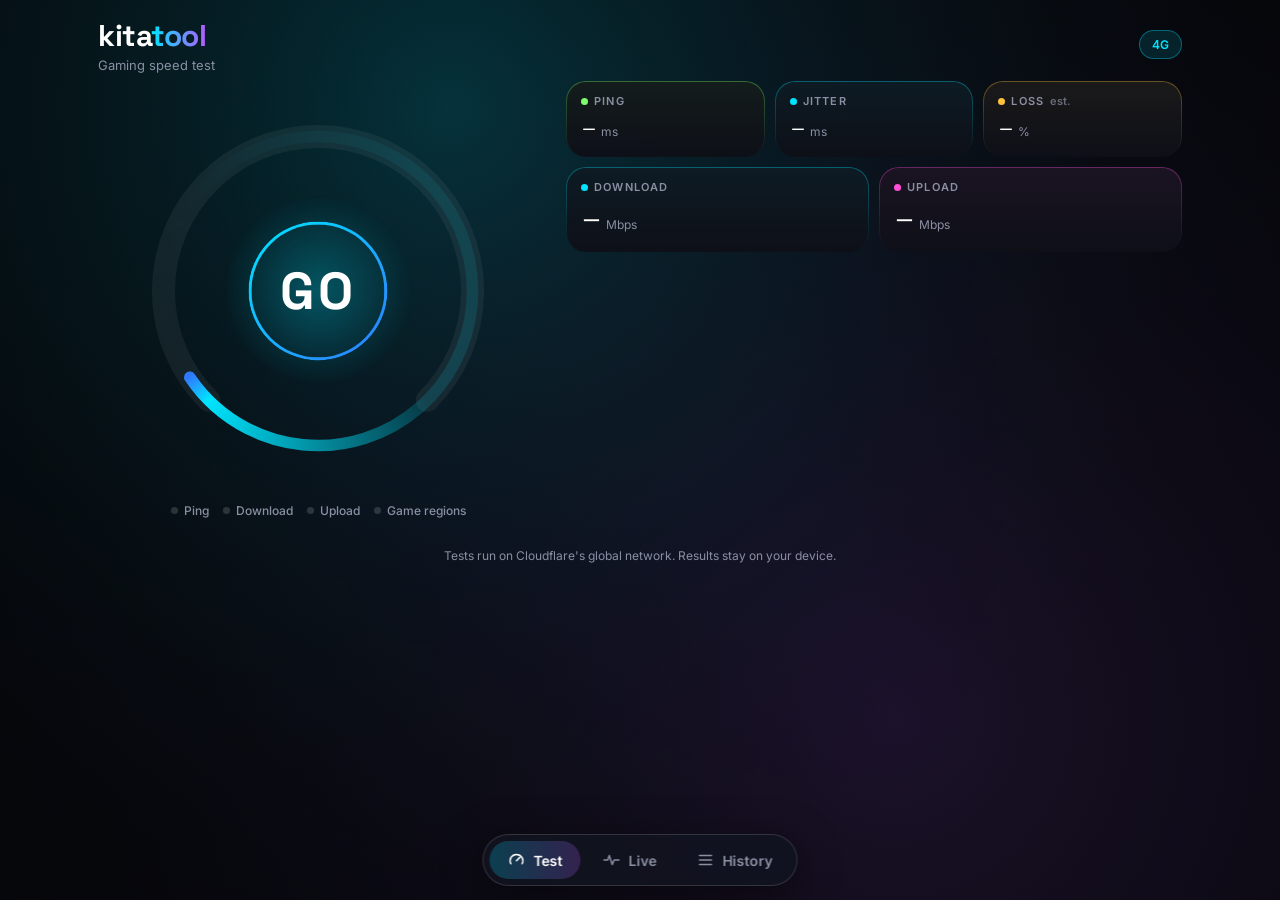
==== index.html @ 60379310 "Kitatool: gaming speed test web app Co-Authored-By: Claude Opus 5.5 <noreply@anthropic.com> Claude-S" ====
<!doctype html>
<html lang="en">
<head>
  <meta charset="utf-8">
  <meta name="viewport" content="width=device-width, initial-scale=1, viewport-fit=cover">
  <title>Kitatool — Gaming Speed Test</title>
  <meta name="description" content="Free gaming speed test: ping, jitter, packet loss, lag under load, download and upload speed, plus ping to game server regions. Find out if your internet is ready for ranked.">
  <meta name="theme-color" content="#06070B">
  <meta property="og:title" content="Kitatool — Gaming Speed Test">
  <meta property="og:description" content="Is your connection ready for ranked? Ping, jitter, lag under load and game-region pings in 30 seconds.">
  <meta property="og:url" content="https://kitatool.com/">
  <meta property="og:type" content="website">
  <link rel="canonical" href="https://kitatool.com/">
  <link rel="icon" href="icon.svg" type="image/svg+xml">
  <link rel="apple-touch-icon" href="icon.svg">
  <link rel="manifest" href="manifest.webmanifest">
  <link rel="preconnect" href="https://fonts.googleapis.com">
  <link rel="preconnect" href="https://fonts.gstatic.com" crossorigin>
  <link href="https://fonts.googleapis.com/css2?family=Inter:wght@300;400;500;600;700&family=Space+Grotesk:wght@300;400;500;700&display=swap" rel="stylesheet">
  <link rel="preconnect" href="https://speed.cloudflare.com" crossorigin>
  <link rel="stylesheet" href="style.css">
</head>
<body>
  <canvas id="aurora" aria-hidden="true"></canvas>

  <!-- ============================== TEST ============================== -->
  <main id="tab-test" class="tab active">
    <header class="top">
      <div>
        <h1 class="brand">kita<span>tool</span></h1>
        <p id="subline" class="dim">Gaming speed test</p>
      </div>
      <span id="netChip" class="chip">Detecting…</span>
    </header>

    <div class="test-layout">
      <section class="gauge-col">
        <div class="gauge-wrap">
          <canvas id="gauge"></canvas>
          <button id="goBtn" class="go" aria-label="Start speed test"><span>GO</span></button>
          <div id="readout" class="readout hidden">
            <div id="readValue" class="read-value">0</div>
            <div id="readUnit" class="dim">Mbps</div>
            <div id="readPhase" class="read-phase">PING</div>
          </div>
        </div>
        <div class="steps" id="steps">
          <span data-p="ping" style="--c:var(--lime)"><i></i>Ping</span>
          <span data-p="download" style="--c:var(--cyan)"><i></i>Download</span>
          <span data-p="upload" style="--c:var(--pink)"><i></i>Upload</span>
          <span data-p="regions" style="--c:var(--amber)"><i></i>Game regions</span>
        </div>
        <button id="cancelBtn" class="ghost hidden">Cancel test</button>
      </section>

      <section class="info-col">
        <div id="errorCard" class="card glow-red hidden">
          <div class="card-title red">Test stopped</div>
          <p id="errorText" class="dim"></p>
        </div>

        <div id="graphCard" class="card hidden">
          <div id="graphTitle" class="section">Download · live</div>
          <canvas id="graph" class="graph"></canvas>
        </div>

        <div class="tiles">
          <div class="tile" style="--c:var(--lime)"><div class="tl"><i></i>Ping</div><div class="tv"><b id="vPing">–</b><small>ms</small></div></div>
          <div class="tile" style="--c:var(--cyan)"><div class="tl"><i></i>Jitter</div><div class="tv"><b id="vJitter">–</b><small>ms</small></div></div>
          <div class="tile" style="--c:var(--amber)"><div class="tl"><i></i>Loss <em>est.</em></div><div class="tv"><b id="vLoss">–</b><small>%</small></div></div>
        </div>
        <div class="tiles two">
          <div class="tile big" style="--c:var(--cyan)"><div class="tl"><i></i>Download</div><div class="tv"><b id="vDown">–</b><small>Mbps</small></div></div>
          <div class="tile big" style="--c:var(--pink)"><div class="tl"><i></i>Upload</div><div class="tv"><b id="vUp">–</b><small>Mbps</small></div></div>
        </div>

        <div id="results" class="hidden">
          <div class="card" id="scoreCard">
            <div class="section">Gaming score</div>
            <div class="score-row">
              <div class="score-ring">
                <canvas id="scoreRing" width="216" height="216"></canvas>
                <div class="score-mid"><b id="grade">A</b><small id="scoreNum">0/100</small></div>
              </div>
              <div class="score-text">
                <p id="verdict" class="verdict"></p>
                <div class="kv"><span>Lag when busy</span><b id="kBloat">–</b></div>
                <div class="kv"><span>Ping while downloading</span><b id="kLd">–</b></div>
                <div class="kv"><span>Ping while uploading</span><b id="kLu">–</b></div>
              </div>
            </div>
            <p class="note">“Lag when busy” is how much your ping rises when someone on your network is streaming or downloading. Under 30 ms is great for gaming.</p>
          </div>

          <div class="card">
            <div class="section">Ready for</div>
            <div id="readiness"></div>
          </div>

          <div class="card">
            <div class="section">Ping to game server regions</div>
            <div id="regions"></div>
            <p class="note">Measured to cloud data centres that host many online games. Pick the lowest region in your game's settings when you can.</p>
          </div>

          <div class="card">
            <div class="section">Connection</div>
            <div id="conn"></div>
          </div>

          <div class="actions">
            <button id="againBtn" class="cta">TEST AGAIN</button>
            <button id="shareBtn" class="ghost">Share result</button>
          </div>
        </div>
      </section>
    </div>
  </main>

  <!-- ============================== LIVE ============================== -->
  <main id="tab-live" class="tab">
    <header class="top">
      <div>
        <h1 class="brand">Live <span>Ping</span></h1>
        <p class="dim">Watch lag spikes and packet loss in real time</p>
      </div>
    </header>
    <div class="narrow">
      <div id="targets" class="targets"></div>
      <div class="live-big">
        <div id="liveNow" class="live-now">—</div>
        <div id="liveSub" class="dim">Tap start to monitor</div>
      </div>
      <div class="card" id="liveCard"><canvas id="bars" class="bars"></canvas></div>
      <div class="tiles">
        <div class="tile sm"><div class="tl">Average</div><div class="tv"><b id="lAvg">–</b><small>ms</small></div></div>
        <div class="tile sm"><div class="tl">Best</div><div class="tv"><b id="lMin">–</b><small>ms</small></div></div>
        <div class="tile sm"><div class="tl">Worst</div><div class="tv"><b id="lMax">–</b><small>ms</small></div></div>
      </div>
      <div class="tiles">
        <div class="tile sm"><div class="tl">Jitter</div><div class="tv"><b id="lJit">–</b><small>ms</small></div></div>
        <div class="tile sm"><div class="tl">Loss</div><div class="tv"><b id="lLoss">–</b><small>%</small></div></div>
        <div class="tile sm"><div class="tl">Spikes</div><div class="tv"><b id="lSpk">0</b></div></div>
      </div>
      <div class="actions"><button id="liveBtn" class="cta live">START</button></div>
    </div>
  </main>

  <!-- ============================== HISTORY ============================== -->
  <main id="tab-history" class="tab">
    <header class="top">
      <div>
        <h1 class="brand">His<span>tory</span></h1>
        <p id="histCount" class="dim">0 tests</p>
      </div>
      <button id="clearBtn" class="ghost red hidden">Clear</button>
    </header>
    <div class="narrow" id="histList"></div>
  </main>

  <nav class="tabbar">
    <button data-tab="test" class="sel"><svg viewBox="0 0 24 24"><path d="M4.5 17a8.5 8.5 0 1 1 15 0"/><path d="M12 13l4.5-4.5"/></svg>Test</button>
    <button data-tab="live"><svg viewBox="0 0 24 24"><path d="M2 12h5l2-6 4 12 2.5-6H22"/></svg>Live</button>
    <button data-tab="history"><svg viewBox="0 0 24 24"><path d="M4 6h16M4 12h16M4 18h16"/></svg>History</button>
  </nav>

  <footer class="foot dim">Tests run on Cloudflare's global network. Results stay on your device.</footer>

  <script src="app.js"></script>
</body>
</html>
---- style.css ----
:root {
  --bg: #06070B;
  --card: rgba(14, 16, 24, .86);
  --edge: rgba(255, 255, 255, .12);
  --dim: #8A8FA3;
  --cyan: #00E5FF;
  --blue: #2F7BFF;
  --violet: #B15CFF;
  --pink: #FF4FD8;
  --lime: #7CFF6B;
  --amber: #FFC23D;
  --red: #FF4D5E;
  --num: 'Space Grotesk', 'Inter', system-ui, sans-serif;
}

* { box-sizing: border-box; margin: 0; padding: 0; }
html, body { background: var(--bg); color: #fff; }
body {
  font-family: 'Inter', system-ui, -apple-system, sans-serif;
  min-height: 100vh;
  -webkit-font-smoothing: antialiased;
  -webkit-tap-highlight-color: transparent;
  padding-bottom: calc(110px + env(safe-area-inset-bottom));
  overflow-x: hidden;
}
button { font: inherit; color: inherit; background: none; border: 0; cursor: pointer; }
.hidden { display: none !important; }
.dim { color: var(--dim); }
.red { color: var(--red); }

#aurora { position: fixed; inset: 0; width: 100%; height: 100%; z-index: 0; pointer-events: none; }

.tab { display: none; position: relative; z-index: 1; max-width: 1120px; margin: 0 auto; padding: 16px 18px 0; padding-top: calc(16px + env(safe-area-inset-top)); }
.tab.active { display: block; animation: fade .35s ease; }
@keyframes fade { from { opacity: 0; transform: translateY(6px); } to { opacity: 1; transform: none; } }

.top { display: flex; align-items: center; justify-content: space-between; gap: 12px; margin-bottom: 8px; }
.brand { font-family: var(--num); font-size: 30px; font-weight: 700; letter-spacing: -.5px; }
.brand span { background: linear-gradient(90deg, var(--cyan), var(--violet)); -webkit-background-clip: text; background-clip: text; color: transparent; }
.top p { font-size: 13px; margin-top: 2px; max-width: 70vw; white-space: nowrap; overflow: hidden; text-overflow: ellipsis; }

.chip {
  display: inline-block; font-size: 12px; font-weight: 600; padding: 6px 12px; border-radius: 999px;
  color: var(--c, var(--cyan)); background: color-mix(in srgb, var(--c, var(--cyan)) 12%, transparent);
  border: 1px solid color-mix(in srgb, var(--c, var(--cyan)) 35%, transparent); white-space: nowrap;
}

/* ------------------------------------------------------------- layout */
.test-layout { display: grid; gap: 14px; }
.narrow { max-width: 640px; margin: 0 auto; }
@media (min-width: 1000px) {
  .test-layout { grid-template-columns: 440px 1fr; align-items: start; gap: 28px; }
  .gauge-col { position: sticky; top: 20px; }
}

/* ------------------------------------------------------------- gauge */
.gauge-col { display: flex; flex-direction: column; align-items: center; }
.gauge-wrap { position: relative; width: min(100%, 420px); aspect-ratio: 1; }
#gauge { width: 100%; height: 100%; display: block; }
.go {
  position: absolute; left: 50%; top: 50%; width: 46%; aspect-ratio: 1; transform: translate(-50%, -50%);
  border-radius: 50%; display: grid; place-items: center;
  background: radial-gradient(circle, rgba(0, 229, 255, .28), transparent 70%);
  animation: breathe 2.8s ease-in-out infinite;
}
.go::before {
  content: ''; position: absolute; inset: 14%; border-radius: 50%; padding: 3px;
  background: linear-gradient(135deg, var(--cyan), var(--blue));
  -webkit-mask: linear-gradient(#000 0 0) content-box, linear-gradient(#000 0 0); -webkit-mask-composite: xor; mask-composite: exclude;
  box-shadow: 0 0 40px rgba(0, 229, 255, .35);
}
.go span { font-family: var(--num); font-size: clamp(36px, 9vw, 52px); font-weight: 700; letter-spacing: 4px; position: relative; }
.go:hover span { text-shadow: 0 0 24px var(--cyan); }
@keyframes breathe { 0%, 100% { transform: translate(-50%, -50%) scale(.94); } 50% { transform: translate(-50%, -50%) scale(1); } }

.readout { position: absolute; inset: 0; display: flex; flex-direction: column; align-items: center; justify-content: center; pointer-events: none; padding-bottom: 2%; }
.read-value { font-family: var(--num); font-size: clamp(46px, 13vw, 66px); font-weight: 300; line-height: 1; font-variant-numeric: tabular-nums; }
.read-phase { font-size: 12px; font-weight: 700; letter-spacing: 2px; margin-bottom: 6px; color: var(--cyan); order: -1; }

.steps { display: flex; flex-wrap: wrap; justify-content: center; gap: 14px; margin: 2px 0 6px; }
.steps span { display: flex; align-items: center; gap: 6px; font-size: 12px; font-weight: 500; color: var(--dim); }
.steps i { width: 7px; height: 7px; border-radius: 50%; background: rgba(255, 255, 255, .15); transition: .3s; }
.steps span.on { color: #fff; }
.steps span.on i { background: var(--c); box-shadow: 0 0 10px var(--c); }
.steps span.active { font-weight: 700; }
.steps span.active i { width: 9px; height: 9px; }

/* ------------------------------------------------------------- cards */
.card {
  background: linear-gradient(180deg, rgba(14, 16, 24, .92), rgba(14, 16, 24, .78));
  border: 1px solid var(--edge); border-radius: 24px; padding: 18px; margin-bottom: 12px;
  backdrop-filter: blur(18px); -webkit-backdrop-filter: blur(18px);
  box-shadow: 0 0 0 0 transparent; transition: box-shadow .5s, border-color .5s;
}
.card.glow { border-color: color-mix(in srgb, var(--g) 45%, transparent); box-shadow: 0 0 40px -12px var(--g); }
.glow-red { border-color: rgba(255, 77, 94, .45); }
.card-title { font-size: 16px; font-weight: 600; }
.section { font-size: 12px; font-weight: 600; letter-spacing: 1.6px; text-transform: uppercase; color: var(--dim); margin-bottom: 10px; }
.note { font-size: 12px; color: var(--dim); margin-top: 10px; line-height: 1.5; }
.graph { width: 100%; height: 120px; display: block; }
.bars { width: 100%; height: 170px; display: block; }

.tiles { display: grid; grid-template-columns: repeat(3, 1fr); gap: 10px; margin-bottom: 10px; }
.tiles.two { grid-template-columns: 1fr 1fr; }
.tile {
  border-radius: 20px; padding: 12px 14px; background: var(--card);
  border: 1px solid transparent;
  background-image: linear-gradient(var(--card), var(--card)), linear-gradient(180deg, color-mix(in srgb, var(--c, #fff) 38%, transparent), transparent);
  background-origin: border-box; background-clip: padding-box, border-box;
}
.tl { display: flex; align-items: center; gap: 6px; font-size: 11px; font-weight: 600; letter-spacing: 1.2px; text-transform: uppercase; color: var(--dim); }
.tl i { width: 7px; height: 7px; border-radius: 50%; background: var(--c); }
.tl em { font-style: normal; text-transform: none; letter-spacing: 0; opacity: .7; }
.tv { display: flex; align-items: baseline; gap: 4px; margin-top: 2px; }
.tv b { font-family: var(--num); font-size: 26px; font-weight: 300; font-variant-numeric: tabular-nums; }
.tv small { font-size: 12px; color: var(--dim); }
.tile.big .tv b { font-size: 34px; }
.tile.sm .tv b { font-size: 22px; }

/* ------------------------------------------------------------- results */
.score-row { display: flex; gap: 18px; align-items: center; }
.score-ring { position: relative; width: 108px; height: 108px; flex: none; }
.score-ring canvas { width: 108px; height: 108px; }
.score-mid { position: absolute; inset: 0; display: flex; flex-direction: column; align-items: center; justify-content: center; }
.score-mid b { font-family: var(--num); font-size: 34px; font-weight: 700; }
.score-mid small { font-size: 11px; color: var(--dim); }
.score-text { flex: 1; min-width: 0; }
.verdict { font-size: 17px; font-weight: 600; margin-bottom: 10px; }
.kv { display: flex; justify-content: space-between; gap: 10px; font-size: 13px; padding: 3px 0; }
.kv span { color: var(--dim); }
.kv b { font-weight: 600; text-align: right; }

.ready-row { display: flex; align-items: center; justify-content: space-between; gap: 12px; padding: 8px 0; }
.ready-row b { display: block; font-size: 15px; font-weight: 500; }
.ready-row small { font-size: 12px; color: var(--dim); }

.region { display: grid; grid-template-columns: 26px 92px 1fr 70px; align-items: center; gap: 8px; padding: 6px 0; font-size: 14px; }
.region .bar { height: 8px; border-radius: 99px; background: rgba(255, 255, 255, .06); overflow: hidden; }
.region .bar i { display: block; height: 100%; border-radius: 99px; width: 0; transition: width .9s cubic-bezier(.2, .8, .2, 1); }
.region .ms { text-align: right; font-weight: 600; font-size: 13px; }

.actions { display: flex; flex-direction: column; align-items: center; gap: 8px; margin: 18px 0 8px; }
.cta {
  font-weight: 700; letter-spacing: 1.5px; font-size: 15px; color: #000; padding: 14px 36px; border-radius: 999px;
  background: linear-gradient(90deg, var(--cyan), var(--violet)); box-shadow: 0 0 34px -6px rgba(0, 229, 255, .6);
  transition: transform .15s;
}
.cta:active { transform: scale(.96); }
.cta.live { background: linear-gradient(90deg, var(--lime), var(--cyan)); padding: 15px 48px; font-size: 16px; letter-spacing: 2px; }
.cta.live.on { background: linear-gradient(90deg, rgba(255, 77, 94, .85), rgba(255, 79, 216, .85)); color: #fff; box-shadow: 0 0 34px -6px rgba(255, 77, 94, .6); }
.ghost { color: var(--dim); font-size: 14px; padding: 10px 18px; border-radius: 999px; }
.ghost:hover { background: rgba(255, 255, 255, .06); color: #fff; }
.ghost.red { color: var(--red); }

/* ------------------------------------------------------------- live */
.targets { display: flex; gap: 8px; overflow-x: auto; padding: 8px 0 4px; scrollbar-width: none; }
.targets::-webkit-scrollbar { display: none; }
.targets button { flex: none; font-size: 13px; font-weight: 600; padding: 8px 14px; border-radius: 999px; background: rgba(255, 255, 255, .07); }
.targets button.sel { background: var(--cyan); color: #000; }
.live-big { text-align: center; margin: 18px 0 14px; }
.live-now { font-family: var(--num); font-size: clamp(64px, 20vw, 96px); font-weight: 300; line-height: 1; font-variant-numeric: tabular-nums; transition: color .3s; }

/* ------------------------------------------------------------- history */
.hist-head { display: flex; align-items: center; gap: 12px; }
.hist-head .g { font-family: var(--num); font-size: 26px; font-weight: 700; min-width: 48px; }
.hist-head b { display: block; font-size: 14px; font-weight: 500; }
.hist-head small { font-size: 12px; color: var(--dim); }
.hist-stats { display: flex; justify-content: space-between; margin-top: 10px; }
.hist-stats div { font-size: 18px; font-family: var(--num); }
.hist-stats label { display: block; font-size: 11px; font-weight: 700; font-family: 'Inter'; }
.hist-stats small { font-size: 11px; color: var(--dim); font-family: 'Inter'; }

/* ------------------------------------------------------------- tab bar */
.tabbar {
  position: fixed; left: 50%; bottom: calc(14px + env(safe-area-inset-bottom)); transform: translateX(-50%); z-index: 10;
  display: flex; gap: 4px; padding: 6px; border-radius: 999px;
  background: rgba(18, 20, 32, .82); backdrop-filter: blur(20px); -webkit-backdrop-filter: blur(20px);
  border: 1px solid rgba(255, 255, 255, .14); box-shadow: 0 10px 40px rgba(0, 0, 0, .5);
}
.tabbar button { display: flex; align-items: center; gap: 8px; padding: 10px 18px; border-radius: 999px; color: var(--dim); font-size: 14px; font-weight: 600; transition: .2s; }
.tabbar button.sel { color: #fff; background: linear-gradient(90deg, rgba(0, 229, 255, .22), rgba(177, 92, 255, .22)); }
.tabbar svg { width: 18px; height: 18px; fill: none; stroke: currentColor; stroke-width: 2; stroke-linecap: round; stroke-linejoin: round; }

.foot { position: relative; z-index: 1; text-align: center; font-size: 12px; padding: 24px 18px 0; }

@media (max-width: 380px) {
  .tabbar button { padding: 10px 13px; }
  .region { grid-template-columns: 24px 78px 1fr 62px; font-size: 13px; }
}
@media (prefers-reduced-motion: reduce) {
  .go { animation: none; }
}
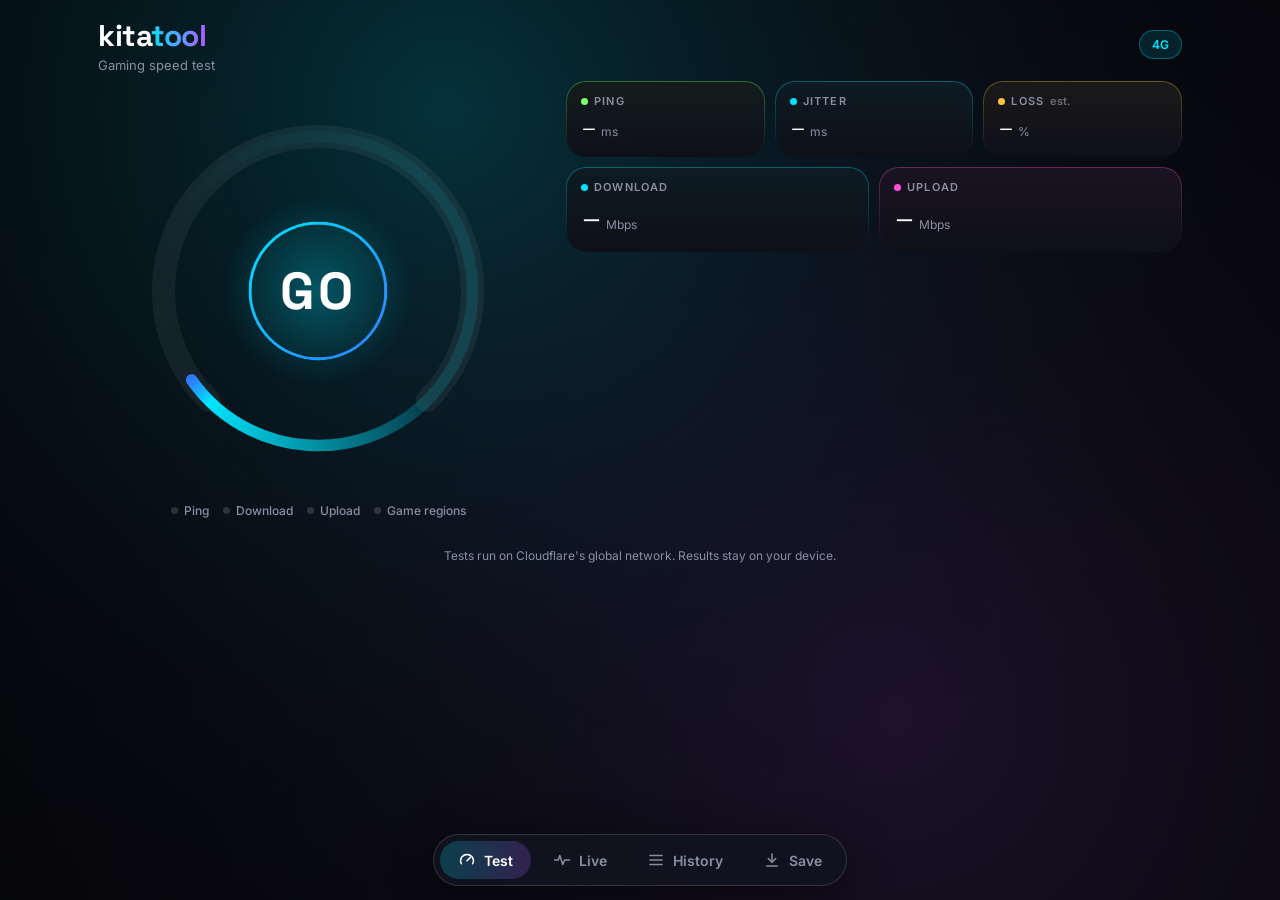
==== commit 82644f6a: "Add Save: paste a TikTok/Instagram/X/Facebook/Pinterest link to download Static page at /save.html p" ====
--- a/index.html
+++ b/index.html
@@ -162,6 +162,7 @@
     <button data-tab="test" class="sel"><svg viewBox="0 0 24 24"><path d="M4.5 17a8.5 8.5 0 1 1 15 0"/><path d="M12 13l4.5-4.5"/></svg>Test</button>
     <button data-tab="live"><svg viewBox="0 0 24 24"><path d="M2 12h5l2-6 4 12 2.5-6H22"/></svg>Live</button>
     <button data-tab="history"><svg viewBox="0 0 24 24"><path d="M4 6h16M4 12h16M4 18h16"/></svg>History</button>
+    <a href="save.html"><svg viewBox="0 0 24 24"><path d="M12 4v11"/><path d="M7 10l5 5 5-5"/><path d="M5 20h14"/></svg>Save</a>
   </nav>
 
   <footer class="foot dim">Tests run on Cloudflare's global network. Results stay on your device.</footer>
--- a/style.css
+++ b/style.css
@@ -177,14 +177,14 @@
   background: rgba(18, 20, 32, .82); backdrop-filter: blur(20px); -webkit-backdrop-filter: blur(20px);
   border: 1px solid rgba(255, 255, 255, .14); box-shadow: 0 10px 40px rgba(0, 0, 0, .5);
 }
-.tabbar button { display: flex; align-items: center; gap: 8px; padding: 10px 18px; border-radius: 999px; color: var(--dim); font-size: 14px; font-weight: 600; transition: .2s; }
-.tabbar button.sel { color: #fff; background: linear-gradient(90deg, rgba(0, 229, 255, .22), rgba(177, 92, 255, .22)); }
+.tabbar button, .tabbar a { text-decoration: none; display: flex; align-items: center; gap: 8px; padding: 10px 18px; border-radius: 999px; color: var(--dim); font-size: 14px; font-weight: 600; transition: .2s; }
+.tabbar button.sel, .tabbar a.sel { color: #fff; background: linear-gradient(90deg, rgba(0, 229, 255, .22), rgba(177, 92, 255, .22)); }
 .tabbar svg { width: 18px; height: 18px; fill: none; stroke: currentColor; stroke-width: 2; stroke-linecap: round; stroke-linejoin: round; }
 
 .foot { position: relative; z-index: 1; text-align: center; font-size: 12px; padding: 24px 18px 0; }
 
+@media (max-width: 430px) { .tabbar button, .tabbar a { padding: 10px 11px; gap: 6px; font-size: 13px; } }
 @media (max-width: 380px) {
-  .tabbar button { padding: 10px 13px; }
   .region { grid-template-columns: 24px 78px 1fr 62px; font-size: 13px; }
 }
 @media (prefers-reduced-motion: reduce) {
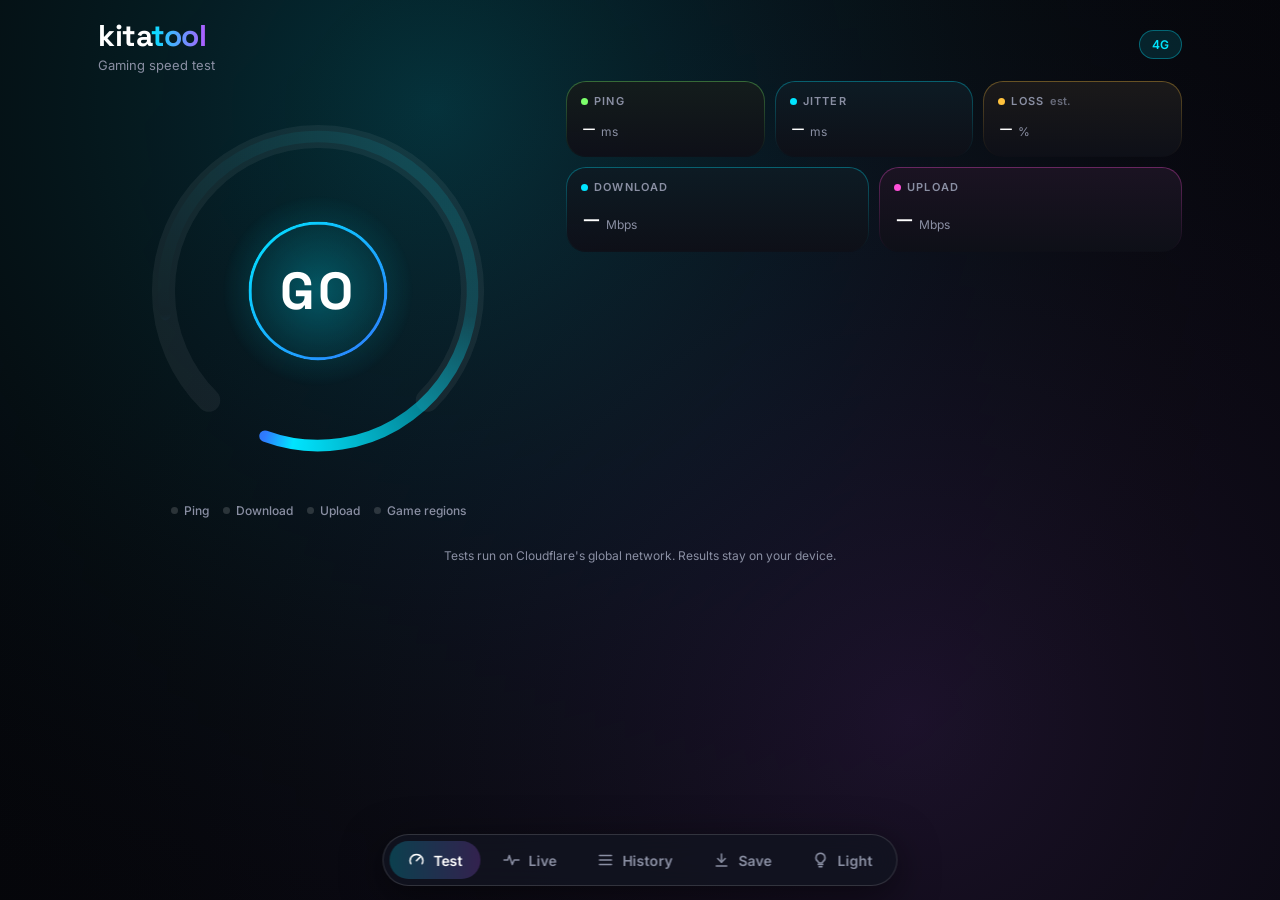
==== commit 8d92238a: "Add Light Dey?: live NEPA tracker by area (nepa.html + Supabase schema) Tap when light comes or goes" ====
--- a/index.html
+++ b/index.html
@@ -159,10 +159,11 @@
   </main>
 
   <nav class="tabbar">
-    <button data-tab="test" class="sel"><svg viewBox="0 0 24 24"><path d="M4.5 17a8.5 8.5 0 1 1 15 0"/><path d="M12 13l4.5-4.5"/></svg>Test</button>
-    <button data-tab="live"><svg viewBox="0 0 24 24"><path d="M2 12h5l2-6 4 12 2.5-6H22"/></svg>Live</button>
-    <button data-tab="history"><svg viewBox="0 0 24 24"><path d="M4 6h16M4 12h16M4 18h16"/></svg>History</button>
-    <a href="save.html"><svg viewBox="0 0 24 24"><path d="M12 4v11"/><path d="M7 10l5 5 5-5"/><path d="M5 20h14"/></svg>Save</a>
+    <button data-tab="test" class="sel"><svg viewBox="0 0 24 24"><path d="M4.5 17a8.5 8.5 0 1 1 15 0"/><path d="M12 13l4.5-4.5"/></svg><span>Test</span></button>
+    <button data-tab="live"><svg viewBox="0 0 24 24"><path d="M2 12h5l2-6 4 12 2.5-6H22"/></svg><span>Live</span></button>
+    <button data-tab="history"><svg viewBox="0 0 24 24"><path d="M4 6h16M4 12h16M4 18h16"/></svg><span>History</span></button>
+    <a href="save.html"><svg viewBox="0 0 24 24"><path d="M12 4v11"/><path d="M7 10l5 5 5-5"/><path d="M5 20h14"/></svg><span>Save</span></a>
+    <a href="nepa.html"><svg viewBox="0 0 24 24"><path d="M9 18h6M10 21h4"/><path d="M12 3a6 6 0 0 0-3.5 10.9c.6.5 1 1.2 1 2.1h5c0-.9.4-1.6 1-2.1A6 6 0 0 0 12 3z"/></svg><span>Light</span></a>
   </nav>
 
   <footer class="foot dim">Tests run on Cloudflare's global network. Results stay on your device.</footer>
--- a/style.css
+++ b/style.css
@@ -183,7 +183,10 @@
 
 .foot { position: relative; z-index: 1; text-align: center; font-size: 12px; padding: 24px 18px 0; }
 
-@media (max-width: 430px) { .tabbar button, .tabbar a { padding: 10px 11px; gap: 6px; font-size: 13px; } }
+@media (max-width: 430px) {
+  .tabbar button, .tabbar a { padding: 10px 12px; gap: 6px; }
+  .tabbar :is(button, a):not(.sel) span { display: none; }
+}
 @media (max-width: 380px) {
   .region { grid-template-columns: 24px 78px 1fr 62px; font-size: 13px; }
 }
